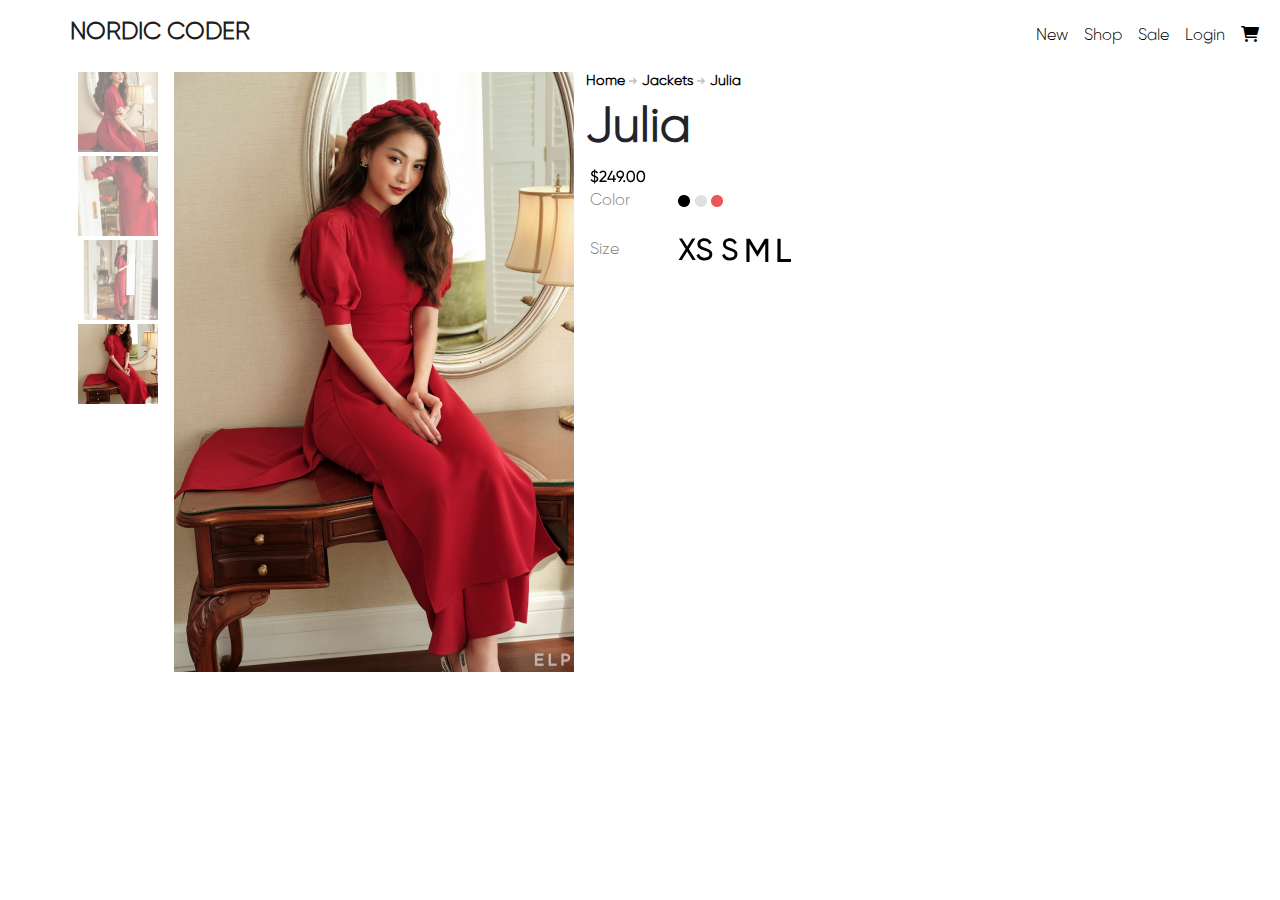
==== detail.html @ 2f7d96b6 "Merge branch 'TrongAnh_Ecommerce' of https://github.com/tronganhnguyenthanh/TrongAnhEcommerce into T" ====
<!DOCTYPE html>
<html lang="en">
<head>
    <meta charset="UTF-8">
    <meta http-equiv="X-UA-Compatible" content="IE=edge">
    <meta name="viewport" content="width=device-width, initial-scale=1.0">
    <title>Details</title>
    <link rel="stylesheet" href="./css/bootstrap.min.css">
    <link rel="stylesheet" href="./css/style.css">
    <link rel="stylesheet" href="fontawesome-free-6.0.0-beta2-web/css/all.css">
</head>
<body>
 <!-- Header -->
 <header class="w-100">
    <nav class="navbar navbar-expand-lg navbar-light">
        <div class="container">
            <div class="row">
                <div>
                    <span class="navbar-brand">nordic coder</span>
                </div>
            </div>
            <button class="navbar-toggler" type="button" data-toggle="collapse" data-target="#navbarSupportedContent" aria-controls="navbarSupportedContent" aria-expanded="false" aria-label="Toggle navigation">
                <span class="navbar-toggler-icon"></span>
            </button>
            <div class="collapse navbar-collapse" id="navbarSupportedContent">
                <ul class="navbar-nav mr-auto">
                    <li class="nav-item mt-2">
                        <a class="nav-link">New</a>
                    </li>
                    <li class="nav-item mt-2">
                        <a class="nav-link" href="shop.html">Shop</a>
                    </li>
                    <li class="nav-item mt-2">
                        <a class="nav-link">Sale</a>
                    </li>
                    <li class="nav-item mt-2">
                        <a class="nav-link" href="#">Login</a>
                    </li>
                    <li class="nav-item mt-2">
                        <a class="nav-link" href="#">
                            <i class="fas fa-shopping-cart"></i>
                        </a>
                    </li>
                </ul>
            </div>
        </div>
    </nav>             
 </header>
<!-- Header -->
<!-- Content -->
<article>
  <div class="container">
    <div class="row">
      <div class="p-2">
        <img src="./img/girl_001.png">
        <br/>
        <img src="./img/girl_0002.png" class="mt-1">
        <br/>
        <img src="./img/girl_0003.png" class="mt-1">
        <br/>
        <img src="./img/girl_004.png" class="mt-1">
      </div>
      <div class="p-2">
        <img src="./img/big_girl.png">
      </div>
      <div class="p-1">
        <span class="cart-home">Home</span>
        <img src="./img/arrow.svg">
        <span class="cart-home">Jackets</span>
        <img src="./img/arrow.svg">
        <span class="cart-home">Julia</span>
        <br/>
        <span class="julia-cart-title">Julia</span>
        <br/>
        <img src="./img/$249.png" class="ml-1">
        <br/>
        <div class="row">
          <div class="col-lg-6">
            <span class="color ml-1">Color</span>
          </div>
          <div class="col-lg-6">
            <img src="./img/black_circle.png">
            <img src="./img/gray_circle.png">
            <img src="./img/red_circle.png">
          </div>
        </div>
        <br/>
        <div class="row">
          <div class="col-lg-6">
            <span class="color ml-1">Size</span>
          </div>
          <div class="col-lg-6 d-flex">
            <img src="./img/xs.svg">
            <img src="./img/S.svg" class="ml-2">
            <img src="./img/M.svg" class="ml-2">
            <img src="./img/L.svg" class="ml-2">
          </div>
        </div>
      </div>
    </div>
  </div>
</article>
<!-- Content -->
</body>
</html>
---- css/style.css ----
@font-face{
 font-family:"SVN-GilRoy";
 src:url("../fonts/SVN-Gilroy\ Light.otf");
}

h1::first-letter{
 text-transform:capitalize;
}

h1{
  font-family:SVN-Gilroy;
  font-style:normal;
  font-weight:bold;
}

html{
 overflow-x:hidden;
 overflow-y:scroll;
}

#navbarSupportedContent{
  margin-left:70%;
}

.navbar-brand{
  font-family:SVN-Gilroy;
  font-style:normal;
  font-weight:bold;
  font-size:24px;
  line-height:25px;
  text-transform:uppercase;
}

.nav-link{
  font-family:SVN-Gilroy;
  font-style:normal;
  font-weight:500;
  font-size:16px;
  color:#000000 !important;
}

.banner{
  width:100%;
  height:auto;
  background-image:url("../img/Banner.png");
  background-size:100%;
  background-repeat:no-repeat;
}

h2{
 font-family:SVN-Gilroy;
 font-style:normal;
 font-weight:bold;
 font-size:64px;
}

.reven{
  margin-top:18% !important;
  letter-spacing:0.5em !important;
}

.icon-group{
  position:absolute;
  top:580px;
}

.shop_now:hover{
  text-decoration:none;
  color:#000000;
}

.shop_now{
  font-family:SVN-Gilroy !important;
  font-style:normal !important;
  font-weight:500 !important;
  font-size:16px !important;
  color:#000000;
}

.shop_now::after{
  content:url("../img/arrow_icon.svg");
  vertical-align:middle !important;
  margin-left:0%;
}

.shop_now_group{
  margin-left:90%;
  margin-top:14%;
}

.empty-rectangle{
  width:100%;
  height:100px;
  background-color:#C4C4C4;
  margin-top:19%;
}

.text{
  font-size:16px !important;
  text-align:left;
  margin-top:20%;
  font-family:SVN-GilRoy;
  font-weight:bold;
}

.rectangle{
  width:55%;
  height:60px;
  background-color:#C4C4C4;
  margin-left:22%;
}

.text-100{
  font-size:16px;
  font-family:SVN-GilRoy;
  font-weight:bold;
}

.group_text{
  margin-top:9%;
}

.image-group{
  position:relative;
}

.img-darling{
  margin-left:19%;
}

.img-beyond{
  margin-left:20%;  
}

.mystery{
  font-family:SVN-Gilroy;
  font-style:normal;
  font-weight:bold;
  font-size:24px;
  text-transform:uppercase;
  position:absolute;
  right:0;
  color:#fff;
}

.darling{
  font-family:SVN-Gilroy;
  font-style:normal;
  font-weight:bold;
  font-size:24px;
  text-transform:uppercase;
  position:absolute;
  top:40%;
  left:40%;
  color:#fff;
}

.reven1{
  font-family:SVN-Gilroy;
  font-style:normal;
  font-weight:bold;
  font-size:24px;
  text-transform:uppercase;
  position:absolute;
  left:50%;
  bottom:10%;
  color:#fff;
}

.last_image{
  position:absolute;
  left:60%;
}

.beyond{
  font-family:SVN-Gilroy;
  font-style:normal;
  font-weight:bold;
  font-size:24px;
  text-transform:uppercase;
  position:absolute;
  bottom:0;
  left:22%;
}

.lefeminin{
  font-family:SVN-Gilroy;
  font-style:normal;
  font-weight:bold;
  font-size:24px;
  text-transform:uppercase;
  position:absolute;
  left:44%;
  top:44%;
}

.image-group-natural{
  position:absolute;
  left:45%  
}

.naturalism{
  font-family:SVN-Gilroy;
  font-style:normal;
  font-weight:bold;
  font-size:24px;
  text-transform:uppercase;
  position:absolute;
  left:32%;
  top:70%;
  color:#fff;
}

.image-group1{
  position:relative;
  left:1%;
}

.image-group2{
  position:relative; 
}

.border{
  width:100%;
  height:30px;
  background:#C4C4C4;
}

.text-search{
  font-family:SVN-Gilroy;
  font-style:normal;
  font-weight:500;
  font-size:16px;
}

.wrapper{
  width:100%;
  background-color:#F2F2F2;
  display:flex;
}

.border_register1{
  width:100%;
  height:450px;
  background-color:#FFFFFF;
  opacity:0.6;
}

.image-group-reven{
  position:relative;
}

.image-group-lefemin{
  position:relative;
}

.ecommerce-register{
  width:65%;
  height:auto;
  border:1px solid #ddd;
  position:absolute;
  left:11.2%;
  top:17%;
  display:flex;
}

.left-opacity{
  width:100%;
  height:375px;
  background:#fff;
  opacity:0.8;
}

.new_customer::first-letter{
  text-transform:capitalize;
}

.ecommerce-content{
  width:41%;
  height:auto;
  background:#fff;
  position:absolute;
  left:22.2%;
}

.new_customer{
  font-family:SVN-Gilroy;
  font-style:normal;
  font-weight:bold;
  font-size:48px;
}

.receive{
  font-family:SVN-Gilroy;
  font-style:normal; 
  font-weight:bold;
  font-size:16px;
}

.fifty_euro{
  margin-left:35%;
}

.text_description{
  margin-left:10%;
}

.form-control:focus{
  box-shadow:none !important;
}

.form-control{
  border-left:0 !important;
  border-right:0 !important;
  border-top:0 !important;
}

.btn-register{
  width:160px;
  height:50px;
  border-radius:30px;
  background-color:#000000;
  margin-top:5%;
  margin-left:30%;
  border:none;
}

.btn-register::first-letter{
  text-transform:capitalize;
}

.btn-register:hover{
  background-color:#ffa233;
}

.out-fit{
  font-family:SVN-Gilroy;
  font-style:normal;
  font-weight:bold;
  font-size:31px;
  margin-left:30%;
}

.text-new-look{
  font-family:SVN-Gilroy;
  font-style:normal;
  font-weight:bold;
  font-size:31px;
  position:absolute;
  top:25%;
}

.footer{
  width:100%;
  height:auto;
  background-color:#F2F2F2;
}

.text-footer{
  font-family:SVN-Gilroy;
  font-style:normal;
  font-weight:normal;
  font-size:16px;
  color:#828282;
}

.text-footer:hover{
  color:#828282;
  text-decoration:none;
}

.text-footer-description{
  font-family:SVN-Gilroy;
  font-style:normal;
  font-weight:normal;
  font-size:14px;
  color:#000000;
}

.footer-copyright{
  font-family:SVN-Gilroy;
  font-style:normal;
  font-weight:500;
  font-size:14px;
  color:#828282;  
}

.email-nordic-coder{
  font-family:SVN-Gilroy;
  font-style:normal;
  font-weight:normal;
  font-size:16px;
  color:#9B51E0;
  text-decoration:underline;
}

.email-nordic-coder:hover{
  color:#9B51E0;
}

.sidebar{
  width:100%;
  height:auto;
  background-color:#fff;
}

.filter_category{
  font-family:SVN-Gilroy;
  font-style:normal;
  font-weight:500;
  font-size:16px;
  color:#828282;
}

.show_results{
  font-family:SVN-Gilroy;
  font-style:normal;
  font-weight:normal;
  font-size:14px;
  color:#828282;
}

.sort-list{
  width:50%;
  height:40px;
  border:1px solid #E0E0E0;
  border-radius:30px;
}

.sort-by-latest{
  font-family:SVN-Gilroy;
  font-style:normal;
  font-weight:normal;
  font-size:16px;
  color:#000000;
  position:absolute;
  top:20%;
  left:5%;
}

.sort-by-latest::after{
  content:url("../img/arrow_down.png");
  padding:97px;
}

.circle{
  width:15%;
  height:auto;
  border-radius:50%;
  border:1px solid #000000;
}

.size-group{
  display:flex;
  padding:2px;
}

.julia{
  font-family:SVN-Gilroy;
  font-style:normal;
  font-weight:bold;
  font-size:18px;
  color:#000000;
}

.search-bar{
  margin-left:72% !important;
  margin-top:-3% !important;
}

.add-to-cart{
  width:40%;
  height:47px;
  border-radius:30px;
  border-left:none;
  border-right:none;
  border-top:none;
  border-bottom:none;
  background-color:#ffff;
  border:none;
  position:absolute;
  top:70%;
  left:26%;
}

.pagination1{
  width:3%;
  height:auto;
  border:1px solid #dddd;
  border-radius:50%;
  background-color:#F2F2F2;
  border:none;
}

.pagination-group{
  display:flex;
  flex-direction:row;
}

.pagination2{
  width:3%;
  height:auto;
  border:1px solid #dddd;
  border-radius:50%;
  background-color:#F2F2F2;
  border:none;
  margin-left:1%;
}

.cart-home{
  font-family:SVN-Gilroy;
  font-style:normal;
  font-weight:bold;
  font-size:14px;
  color:#000000;
}

.julia-cart-title{
  font-family:SVN-Gilroy;
  font-style:normal;
  font-weight:bold;
  font-size:48px;
}

.color{
  font-family:SVN-Gilroy;
  font-style:normal;
  font-weight:500;
  font-size:16px;
  color:#828282;
}
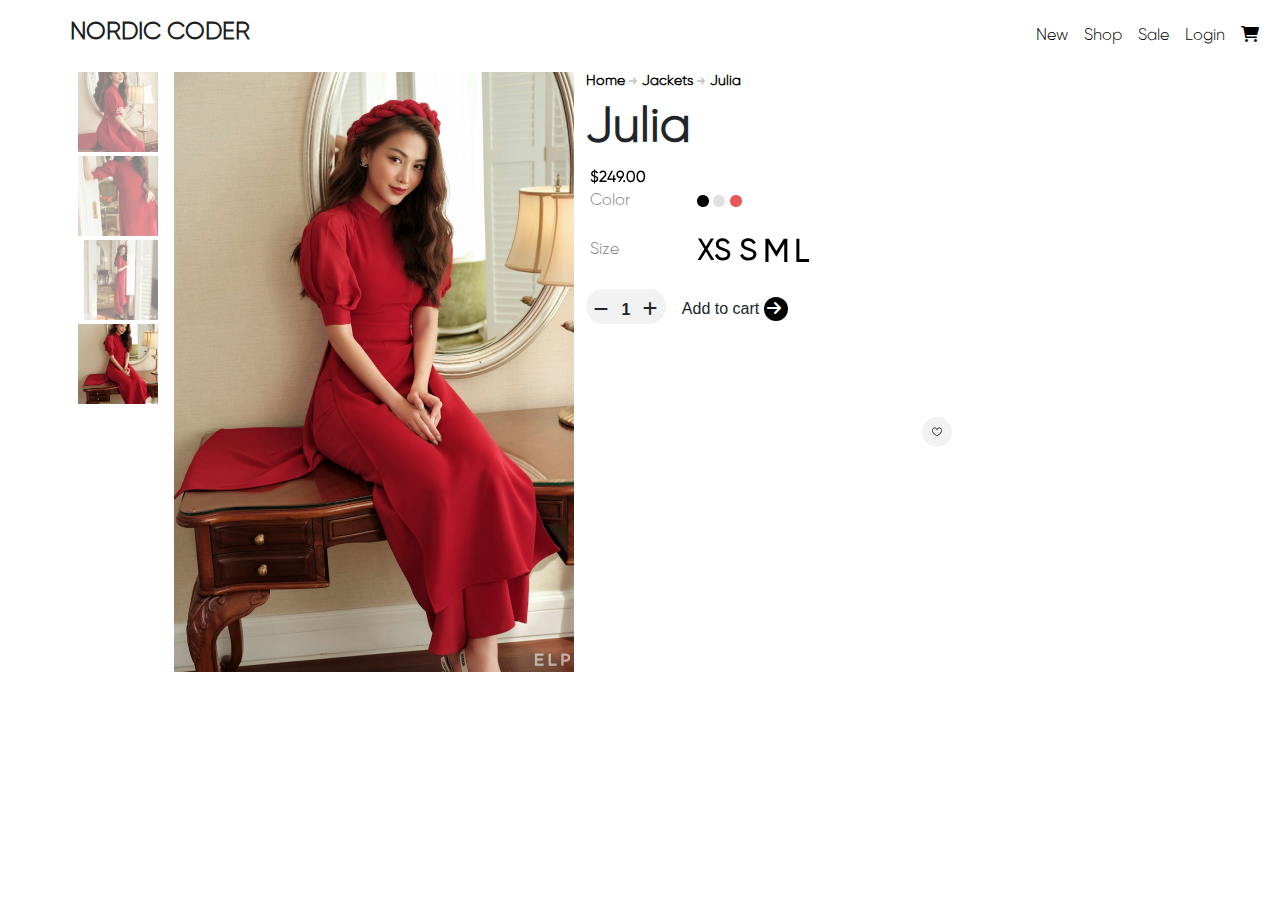
==== commit 1b5402ec: "[UPDATE][FE] doing ecommerce website" ====
--- a/detail.html
+++ b/detail.html
@@ -16,7 +16,7 @@
         <div class="container">
             <div class="row">
                 <div>
-                    <span class="navbar-brand">nordic coder</span>
+                   <span class="navbar-brand">nordic coder</span>
                 </div>
             </div>
             <button class="navbar-toggler" type="button" data-toggle="collapse" data-target="#navbarSupportedContent" aria-controls="navbarSupportedContent" aria-expanded="false" aria-label="Toggle navigation">
@@ -96,6 +96,24 @@
             <img src="./img/L.svg" class="ml-2">
           </div>
         </div>
+        <div class="quantity-group">
+          <div class="quantity">
+            <i class="fas fa-minus p-2 mt-1"></i>
+            <b class="mt-n3">1</b>
+            <i class="fas fa-plus p-2 mt-1"></i>
+          </div>
+          <div class="add-to-detail-cart ml-3 mt-2">
+            <span class="text-nowrap">
+               Add to cart
+               <div class="circle-icon">
+                 <i class="fas fa-arrow-right text-white"></i>
+               </div>
+            </span> 
+          </div>
+          <div class="icon-heart">
+            <img src="./img/heart_icon.svg" class="heart_icon"/>
+          </div>
+        </div>
       </div>
     </div>
   </div>
--- a/css/style.css
+++ b/css/style.css
@@ -530,3 +530,37 @@
   color:#828282;
 }
 
+.quantity{
+  width:52%;
+  height:35px;
+  background-color:#F2F2F2;
+  border-radius:30px
+}
+
+.add-to-detail-cart{
+  background:none;
+  border:none;
+}
+
+.quantity-group{
+  display:flex;
+  margin-top:14%;
+}
+
+.circle-icon{
+  width:25%;
+  height:auto;
+  background-color:#000000;
+  border-radius:50%;
+  display:inline-block;
+}
+
+.fas.fa-arrow-right{
+  margin-left:15%;
+}
+
+.icon-heart{
+  position:absolute;
+  left:72%;
+  top:46.3%;
+}
